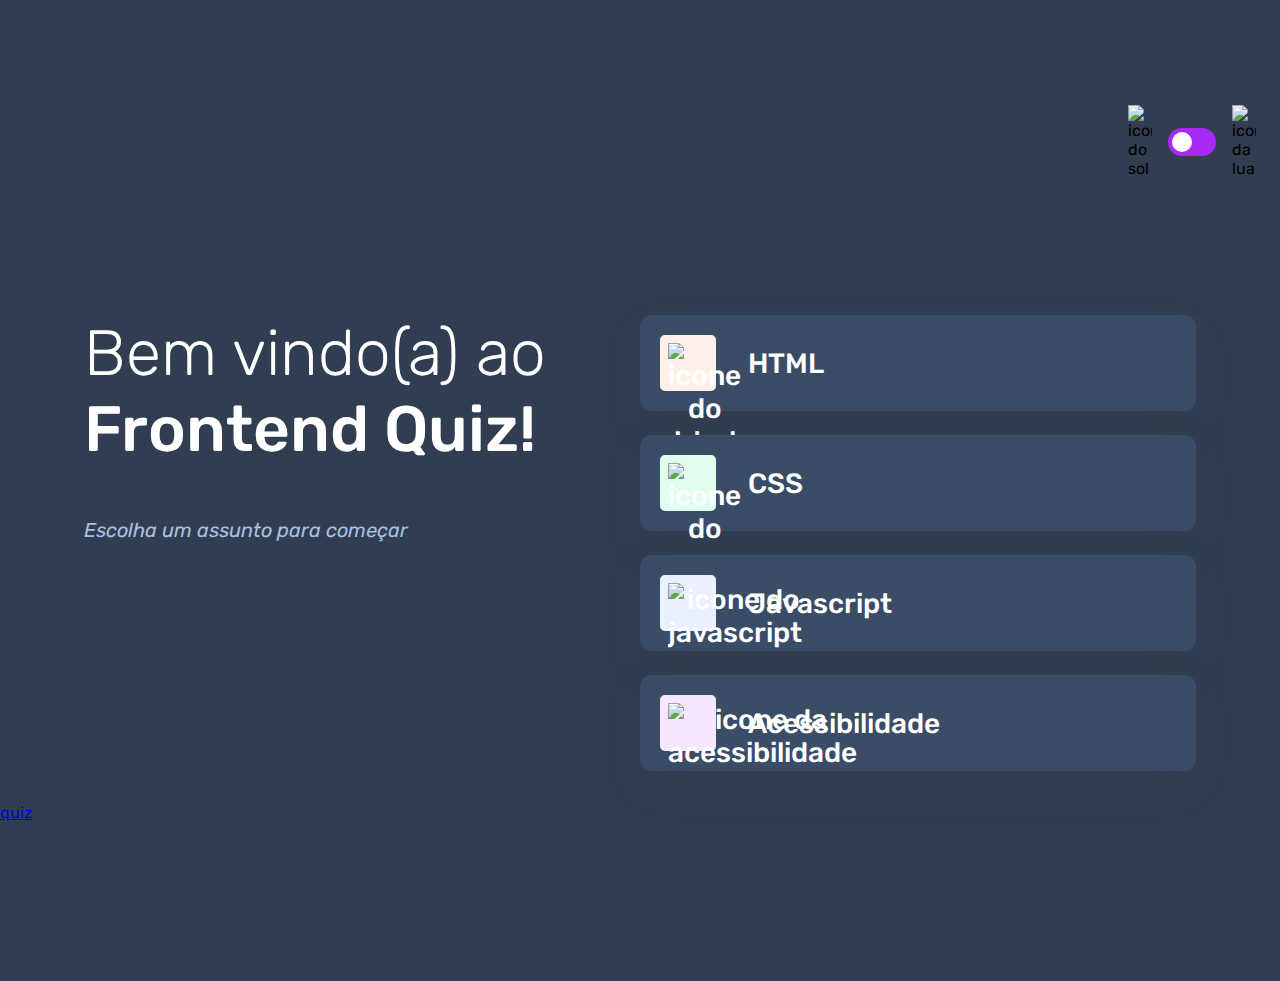
==== index.html @ 752bfe13 "criacao da pagina do quiz" ====
<!DOCTYPE html>
<html lang="pt-BR">
<head>
    <meta charset="UTF-8">
    <meta name="viewport" content="width=device-width, initial-scale=1.0">
    <link rel="stylesheet" href="style.css">
    <link rel="preconnect" href="https://fonts.googleapis.com">
    <link rel="preconnect" href="https://fonts.gstatic.com" crossorigin>
    <link href="https://fonts.googleapis.com/css2?family=Rubik:ital,wght@0,300..900;1,300..900&display=swap" rel="stylesheet">
    <title>Quiz App</title>
</head>
<body class="escuro">
    <header>
        <div class="tema">
            <img src="./assets/images/icon-sun-dark.svg" alt="icone do sol">

            <button>
                <div></div>
            </button>

            <img src="./assets/images/icon-moon-dark.svg" alt="icone da lua">
        </div>


    </header>

    <main>
        <section class="boas_vindas">
            <h1>
                Bem vindo(a) ao  <br> 

                <strong>Frontend Quiz!</strong>
            </h1>

            <p>Escolha um assunto para começar</p>
        </section>

        <section class="assuntos">
            <button class="botao_html">
                <div>
                    <img src="./assets/images/icon-html.svg" alt="icone do html">
                </div>
                HTML
            </button>
            <button class="botao_css">
                <div>
                    <img src="./assets/images/icon-css.svg" alt="icone do css">
                </div>
                CSS
            </button>

            <button class="botao_javascript">
                <div>
                    <img src="./assets/images/icon-js.svg" alt="icone do javascript">
                </div>
                Javascript
            </button>

            <button class="botao_acessibilidade">
                <div>
                    <img src="./assets/images/icon-accessibility.svg" alt="icone da acessibilidade">
                </div>
                Acessibilidade
            </button>
        </section>

    </main>
    <a href="./pages/quiz/quiz.html">quiz</a>
</body>
</html>
---- style.css ----
*{
    margin: 0;
    padding: 0;
    box-sizing: border-box;
    font-family: "Rubik", sans-serif;
    -webkit-font-smoothing: cover;
}

:root {
    --bg-color: #f4f6fa;
    --purple: #a729f5;
    --white: #fff;
    --primary-text-color: #313e51;
    --secondary-text-color: #626c7f;
    --button-bg: #fff;
    --shadow: 0px 16px 40px 0px rgba(143, 160, 193, 0.14);
    --bg-html: #fff1e9;
    --bg-css: #e0fdef;
    --bg-javascript: #ebf0ff;
    --bg-acessibilidade: #f6e7ff;
    --bg-mobile: url(./assets/images/pattern-background-mobile-light.svg);
    --bg-desktop: url(./assets/images/pattern-background-desktop-light.svg)


}

body.escuro {
    --bg-color: #313e51;
    --bg-mobile: url(./assets/images/pattern-background-mobile-dark.svg);
    --bg-desktop: url(./assets/images/pattern-background-desktop-dark.svg);
    --primary-text-color: #fff;
    --secondary-text-color: #abc1e1;
    --button-bg: #3b4d66;
    --shadow: 0px 16px 40px 0px rgba(49, 62, 81, 0.14);

}

body {
    height: 100vh;
    background: var(--bg-mobile) var(--bg-color);
    background-repeat: no-repeat;
    background-size: cover;
}

header {
    padding: 16px 24px;
    display: flex;
    justify-content: flex-end;
}

.tema {
    padding: 8px 0;
    display: flex;
    align-items: center;
    gap: 8px;

}

.tema img {
    width: 16px;
}

.tema button {
    height: 20px;
    width: 32px;
    background: var(--purple);
    border: 0;
    border-radius: 999px;
    padding: 4px;
}

.tema button div {
    background: var(--white);
    width: 12px;
    height: 12px;
    border-radius: 999px;
}

main {
    padding: 32px 24px;

}

.boas_vindas {
    margin-bottom: 40px;
}

.boas_vindas h1 {
    font-size: 40px;
    font-weight: 300;
    color: var(--primary-text-color);
    margin-bottom: 16px ;
}

.boas_vindas h1 strong {
    font-weight: 500;
}

.boas_vindas p {
    color: var(--secondary-text-color);
    font-size: 14px;
    line-height: 150%;
    font-style: italic;
}
.assuntos {
    display: flex;
    flex-direction: column;
    gap: 12px
}

.assuntos button {
    border: none;
    background: var(--button-bg);
    display: flex;
    align-items: center;
    gap: 16px;
    padding: 12px;
    border-radius: 12px;
    box-shadow: var(--shadow);
    font-size: 18px;
    font-weight: 500;
    color: var(--primary-text-color)
}

.assuntos button div {
    width: 40px;
    height: 40px;
    padding: 5px;
    border-radius: 5px;
}

.assuntos button img {
    width: 100%;
}

.botao_html div {
    background: var(--bg-html);
}

.botao_css div {
    background: var(--bg-css);

}

.botao_javascript div {
    background: var(--bg-javascript);
}

.botao_acessibilidade div {
    background: var(--bg-acessibilidade);
}


@media(min-width: 1100px){
    body {
        background: var(--bg-desktop) var(--bg-color);
        background-size: cover;
        background-repeat: no-repeat;
    }

    header {
        margin-block: 81px;
    }

    .tema {
        gap: 16px
    }

    .tema img {

        width: 24px;
    }

    .tema button {
        width: 48px;
        height: 28px;
    }

    .tema button div {
        width: 20px;
        height: 20px;
    }

    main {
        display: flex;
        max-width: 1160px;
        margin-inline: auto;
    }

    section {
        width: 100%;
    }

    .boas_vindas h1 {
        font-size: 64px;
        margin-bottom: 48px;

    }

    .boas_vindas p {
        font-size: 20px;
    }

    .assuntos {
        gap: 24px
    }

    .assuntos button {
        font-size: 28px;
        padding: 20px;
        gap: 32px
    }

    .assuntos button div {
        width: 56px;
        height: 56px;
        padding: 8px;
    }
}
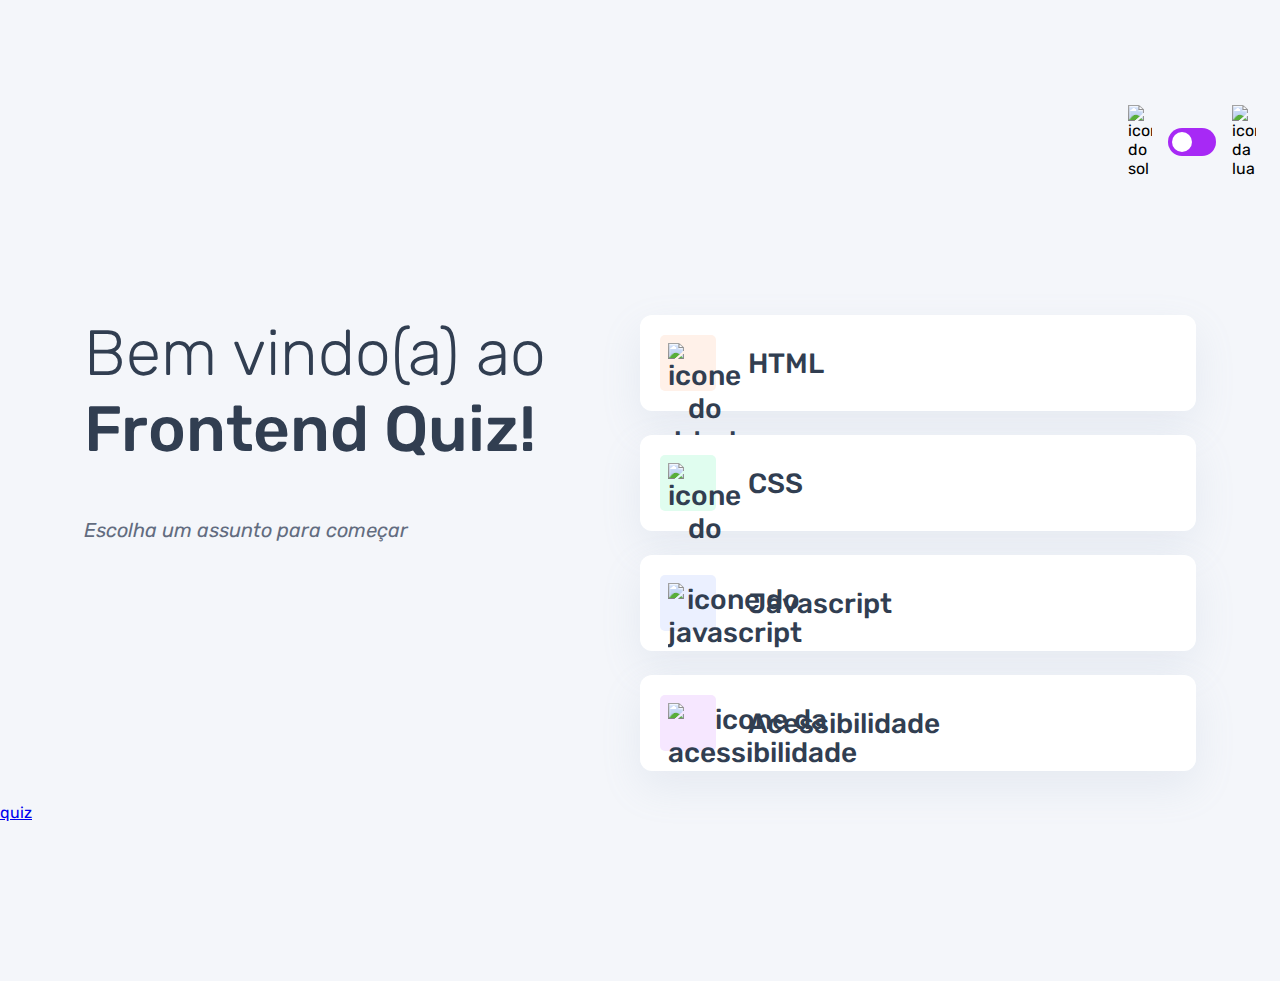
==== commit 32fce91d: "ajuste do fundo para o desktop no quiz.html" ====
--- a/index.html
+++ b/index.html
@@ -9,7 +9,7 @@
     <link href="https://fonts.googleapis.com/css2?family=Rubik:ital,wght@0,300..900;1,300..900&display=swap" rel="stylesheet">
     <title>Quiz App</title>
 </head>
-<body class="escuro">
+<body >
     <header>
         <div class="tema">
             <img src="./assets/images/icon-sun-dark.svg" alt="icone do sol">
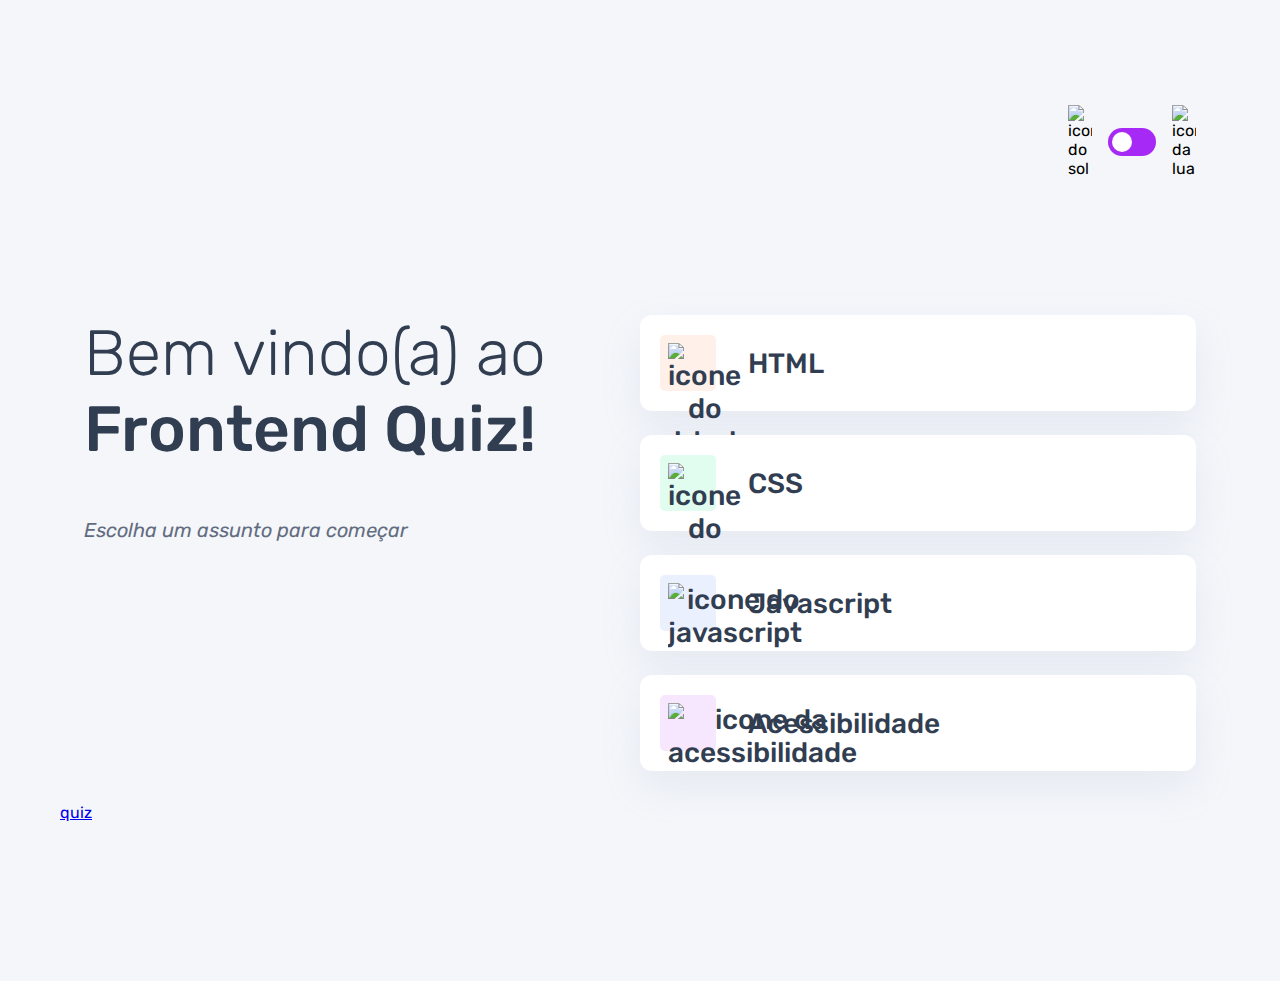
==== commit 23301ef8: "primeiros ajustes do tema no javascript" ====
--- a/index.html
+++ b/index.html
@@ -7,6 +7,7 @@
     <link rel="preconnect" href="https://fonts.googleapis.com">
     <link rel="preconnect" href="https://fonts.gstatic.com" crossorigin>
     <link href="https://fonts.googleapis.com/css2?family=Rubik:ital,wght@0,300..900;1,300..900&display=swap" rel="stylesheet">
+    <script src="./script.js" defer></script>
     <title>Quiz App</title>
 </head>
 <body >
--- a/style.css
+++ b/style.css
@@ -40,6 +40,8 @@
     background: var(--bg-mobile) var(--bg-color);
     background-repeat: no-repeat;
     background-size: cover;
+    max-width: 1160px;
+    margin-inline: auto;
 }
 
 header {
@@ -67,6 +69,7 @@
     border: 0;
     border-radius: 999px;
     padding: 4px;
+    display: flex;
 }
 
 .tema button div {
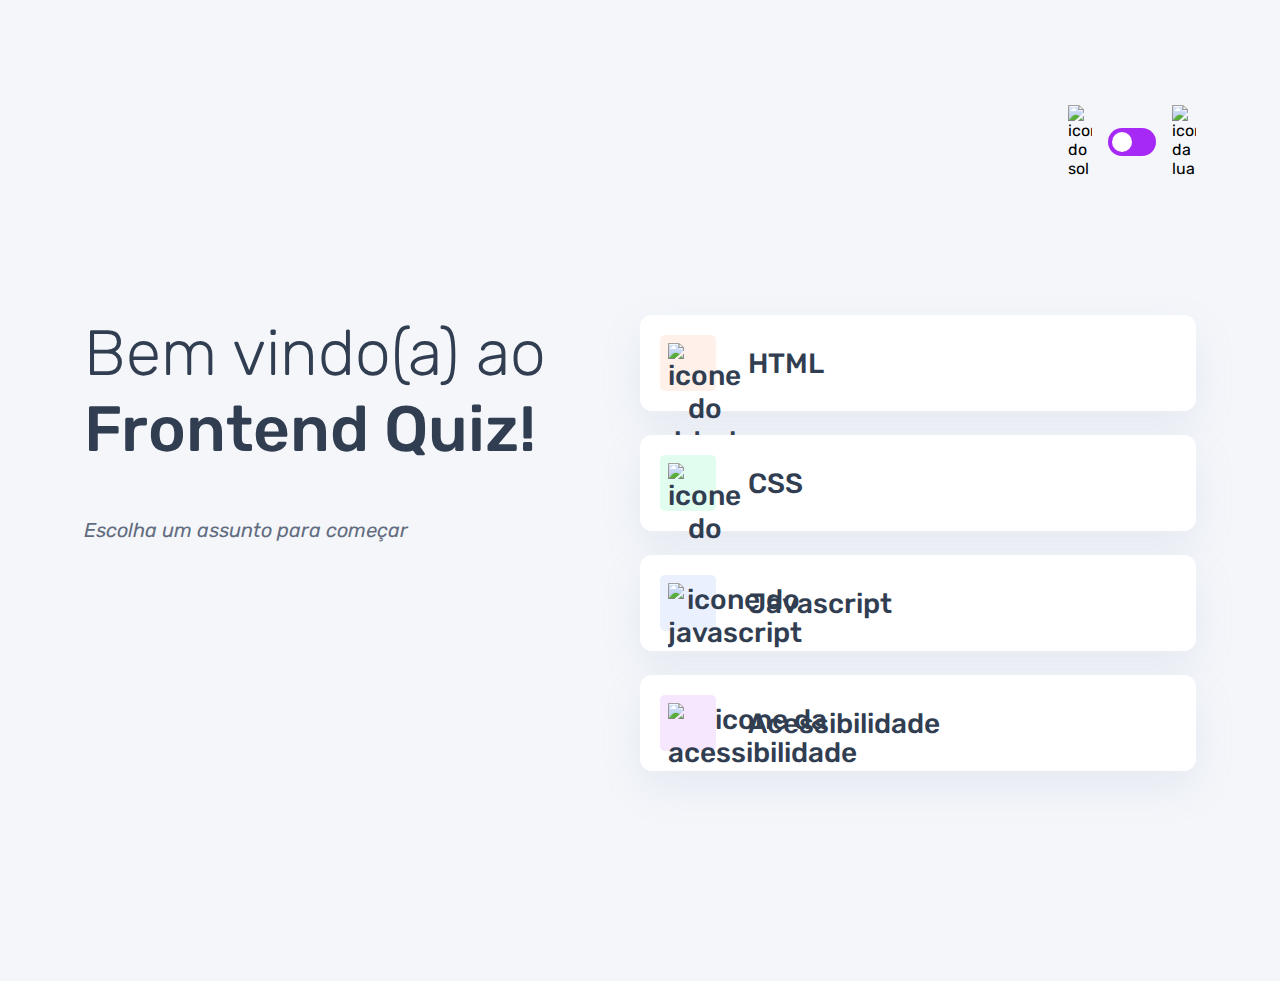
==== commit e3fe30b1: "adicionada a funcao para escolher o tema do quiz no index.html" ====
--- a/index.html
+++ b/index.html
@@ -7,7 +7,7 @@
     <link rel="preconnect" href="https://fonts.googleapis.com">
     <link rel="preconnect" href="https://fonts.gstatic.com" crossorigin>
     <link href="https://fonts.googleapis.com/css2?family=Rubik:ital,wght@0,300..900;1,300..900&display=swap" rel="stylesheet">
-    <script src="./script.js" defer></script>
+    <script src="./script.js" defer type="module"></script>
     <title>Quiz App</title>
 </head>
 <body >
@@ -66,6 +66,6 @@
         </section>
 
     </main>
-    <a href="./pages/quiz/quiz.html">quiz</a>
+    
 </body>
 </html>--- a/style.css
+++ b/style.css
@@ -70,6 +70,8 @@
     border-radius: 999px;
     padding: 4px;
     display: flex;
+
+    cursor: pointer;
 }
 
 .tema button div {
@@ -122,7 +124,8 @@
     box-shadow: var(--shadow);
     font-size: 18px;
     font-weight: 500;
-    color: var(--primary-text-color)
+    color: var(--primary-text-color);
+    cursor: pointer;
 }
 
 .assuntos button div {
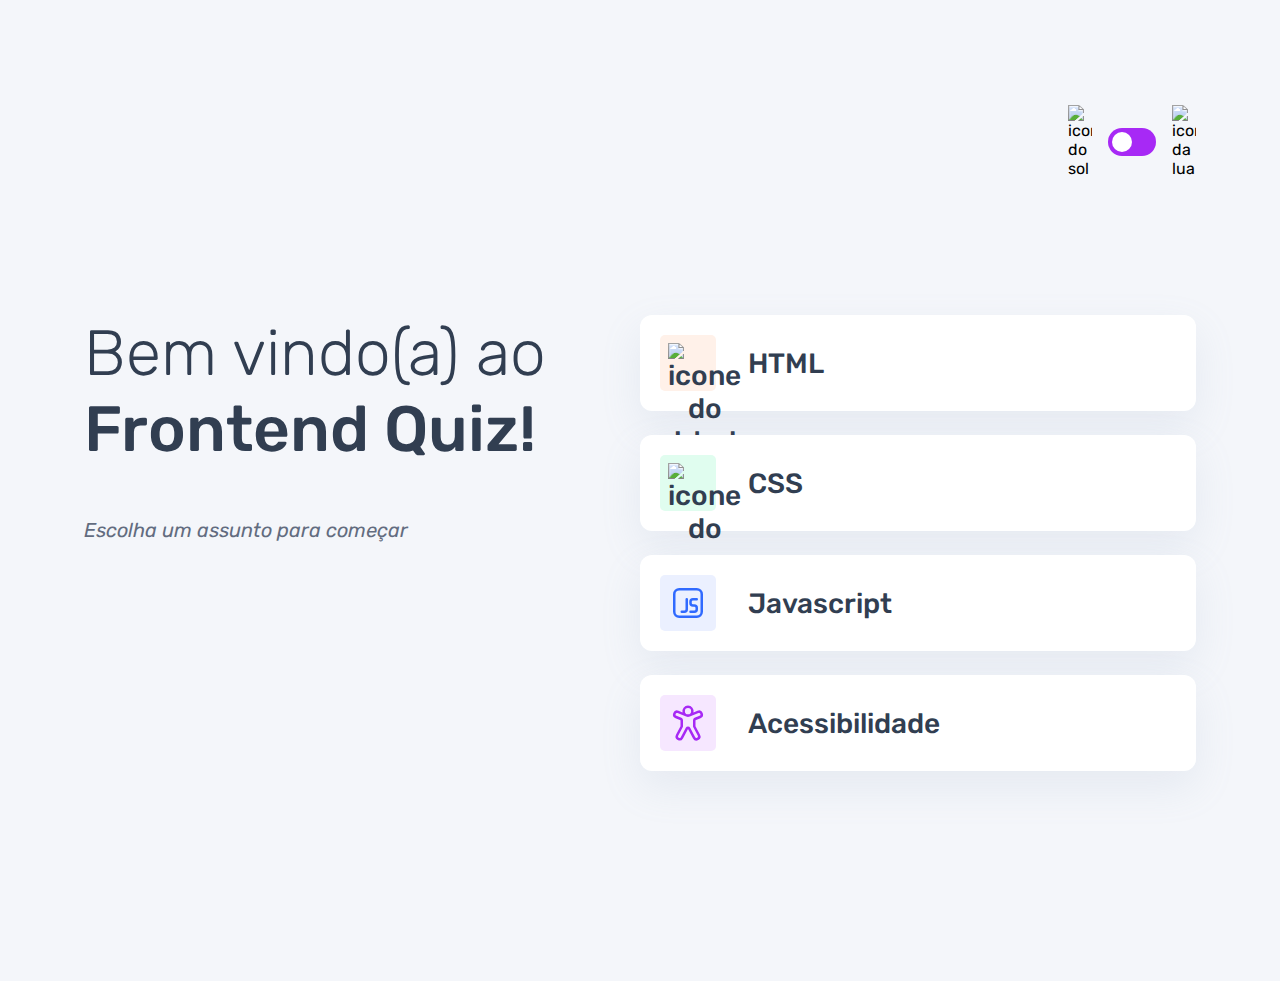
==== commit ab0f44ff: "ajustes da funcao de selecionar assunto para funcionar em todos os dipositivos" ====
--- a/index.html
+++ b/index.html
@@ -41,31 +41,31 @@
                 <div>
                     <img src="./assets/images/icon-html.svg" alt="icone do html">
                 </div>
-                HTML
+                <span>HTML</span>
             </button>
             <button class="botao_css">
                 <div>
                     <img src="./assets/images/icon-css.svg" alt="icone do css">
                 </div>
-                CSS
+                <span>CSS</span>
             </button>
 
             <button class="botao_javascript">
                 <div>
-                    <img src="./assets/images/icon-js.svg" alt="icone do javascript">
+                    <img src="./assets/images/icon-javascript.svg" alt="icone do javascript">
                 </div>
-                Javascript
+                <span>Javascript</span>
             </button>
 
             <button class="botao_acessibilidade">
                 <div>
-                    <img src="./assets/images/icon-accessibility.svg" alt="icone da acessibilidade">
+                    <img src="./assets/images/icon-acessibilidade.svg" alt="icone da acessibilidade">
                 </div>
-                Acessibilidade
+               <span>Acessibilidade</span>
             </button>
         </section>
 
     </main>
-    
+
 </body>
 </html>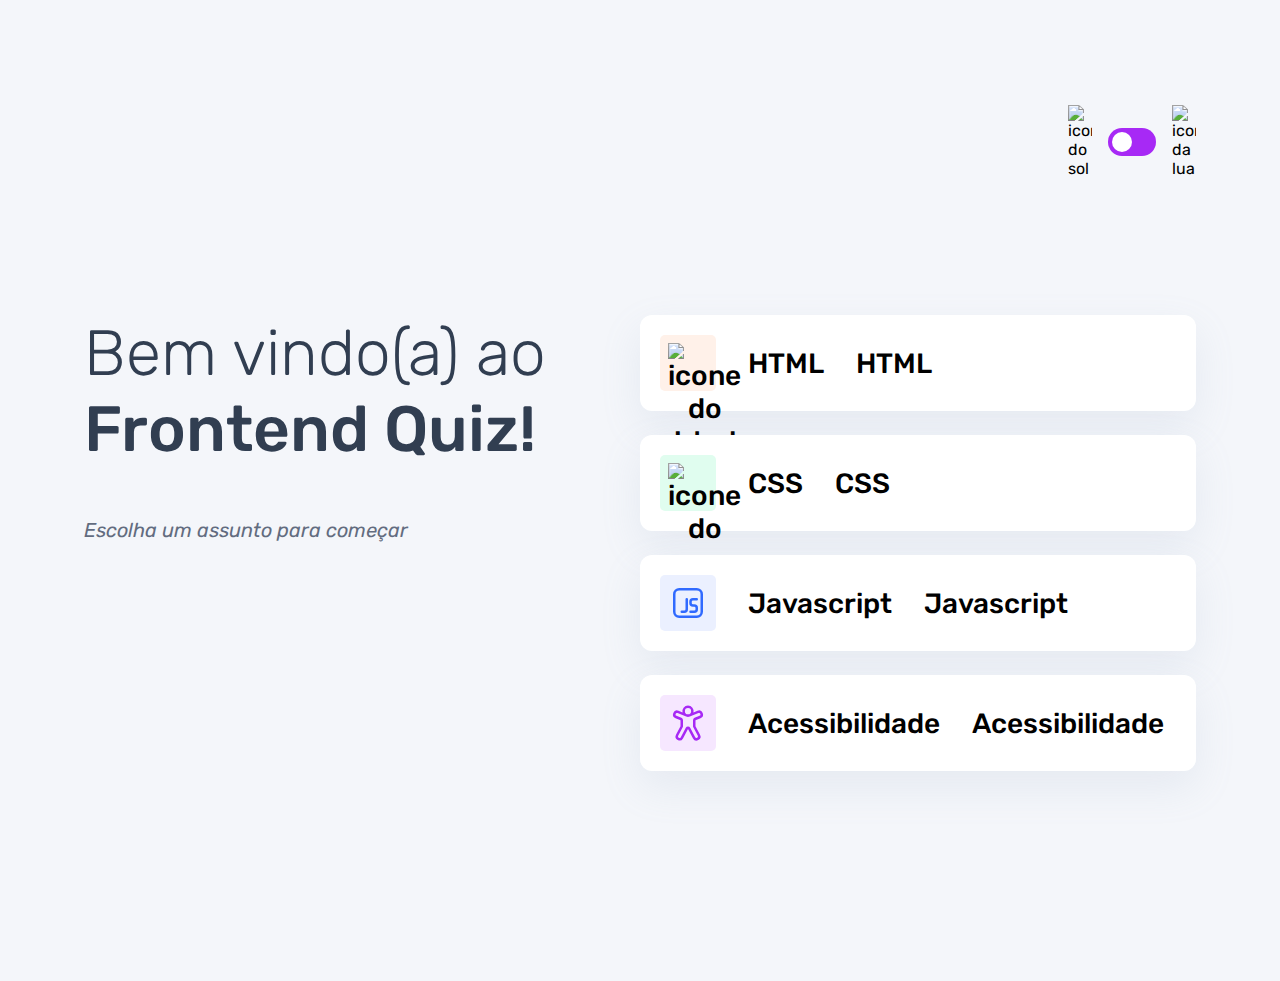
==== commit ac9036c5: "hfuwipae" ====
--- a/index.html
+++ b/index.html
@@ -3,50 +3,47 @@
 <head>
     <meta charset="UTF-8">
     <meta name="viewport" content="width=device-width, initial-scale=1.0">
+    <script src="./script.js" defer type="module"></script>
     <link rel="stylesheet" href="style.css">
     <link rel="preconnect" href="https://fonts.googleapis.com">
     <link rel="preconnect" href="https://fonts.gstatic.com" crossorigin>
     <link href="https://fonts.googleapis.com/css2?family=Rubik:ital,wght@0,300..900;1,300..900&display=swap" rel="stylesheet">
-    <script src="./script.js" defer type="module"></script>
     <title>Quiz App</title>
 </head>
-<body >
+<body class="">
     <header>
         <div class="tema">
             <img src="./assets/images/icon-sun-dark.svg" alt="icone do sol">
-
             <button>
                 <div></div>
             </button>
-
             <img src="./assets/images/icon-moon-dark.svg" alt="icone da lua">
         </div>
-
-
+        
+        
     </header>
-
     <main>
         <section class="boas_vindas">
             <h1>
-                Bem vindo(a) ao  <br> 
-
+                 Bem vindo(a) ao  <br> 
+                
                 <strong>Frontend Quiz!</strong>
             </h1>
-
             <p>Escolha um assunto para começar</p>
         </section>
-
         <section class="assuntos">
             <button class="botao_html">
                 <div>
                     <img src="./assets/images/icon-html.svg" alt="icone do html">
                 </div>
+                HTML
                 <span>HTML</span>
             </button>
-            <button class="botao_css">
+            <button class="botao_css"> 
                 <div>
                     <img src="./assets/images/icon-css.svg" alt="icone do css">
                 </div>
+                CSS
                 <span>CSS</span>
             </button>
 
@@ -54,6 +51,7 @@
                 <div>
                     <img src="./assets/images/icon-javascript.svg" alt="icone do javascript">
                 </div>
+                Javascript
                 <span>Javascript</span>
             </button>
 
@@ -61,11 +59,11 @@
                 <div>
                     <img src="./assets/images/icon-acessibilidade.svg" alt="icone da acessibilidade">
                 </div>
-               <span>Acessibilidade</span>
+                Acessibilidade
+                <span>Acessibilidade</span>
             </button>
         </section>
 
     </main>
-
 </body>
 </html>--- a/style.css
+++ b/style.css
@@ -5,7 +5,6 @@
     font-family: "Rubik", sans-serif;
     -webkit-font-smoothing: cover;
 }
-
 :root {
     --bg-color: #f4f6fa;
     --purple: #a729f5;
@@ -20,10 +19,7 @@
     --bg-acessibilidade: #f6e7ff;
     --bg-mobile: url(./assets/images/pattern-background-mobile-light.svg);
     --bg-desktop: url(./assets/images/pattern-background-desktop-light.svg)
-
-
 }
-
 body.escuro {
     --bg-color: #313e51;
     --bg-mobile: url(./assets/images/pattern-background-mobile-dark.svg);
@@ -32,9 +28,7 @@
     --secondary-text-color: #abc1e1;
     --button-bg: #3b4d66;
     --shadow: 0px 16px 40px 0px rgba(49, 62, 81, 0.14);
-
 }
-
 body {
     height: 100vh;
     background: var(--bg-mobile) var(--bg-color);
@@ -43,25 +37,20 @@
     max-width: 1160px;
     margin-inline: auto;
 }
-
 header {
     padding: 16px 24px;
     display: flex;
     justify-content: flex-end;
 }
-
 .tema {
     padding: 8px 0;
     display: flex;
     align-items: center;
     gap: 8px;
-
 }
-
 .tema img {
     width: 16px;
 }
-
 .tema button {
     height: 20px;
     width: 32px;
@@ -70,37 +59,29 @@
     border-radius: 999px;
     padding: 4px;
     display: flex;
-
     cursor: pointer;
 }
-
 .tema button div {
     background: var(--white);
     width: 12px;
     height: 12px;
     border-radius: 999px;
 }
-
 main {
     padding: 32px 24px;
-
 }
-
 .boas_vindas {
     margin-bottom: 40px;
 }
-
 .boas_vindas h1 {
     font-size: 40px;
     font-weight: 300;
     color: var(--primary-text-color);
     margin-bottom: 16px ;
 }
-
 .boas_vindas h1 strong {
     font-weight: 500;
 }
-
 .boas_vindas p {
     color: var(--secondary-text-color);
     font-size: 14px;
@@ -112,7 +93,6 @@
     flex-direction: column;
     gap: 12px
 }
-
 .assuntos button {
     border: none;
     background: var(--button-bg);
@@ -124,6 +104,7 @@
     box-shadow: var(--shadow);
     font-size: 18px;
     font-weight: 500;
+    color: var(--primary-text-color)
     color: var(--primary-text-color);
     cursor: pointer;
 }
@@ -134,89 +115,67 @@
     padding: 5px;
     border-radius: 5px;
 }
-
 .assuntos button img {
     width: 100%;
 }
-
 .botao_html div {
     background: var(--bg-html);
 }
-
 .botao_css div {
     background: var(--bg-css);
-
 }
-
 .botao_javascript div {
     background: var(--bg-javascript);
 }
-
 .botao_acessibilidade div {
     background: var(--bg-acessibilidade);
 }
-
-
 @media(min-width: 1100px){
     body {
         background: var(--bg-desktop) var(--bg-color);
         background-size: cover;
         background-repeat: no-repeat;
     }
-
     header {
         margin-block: 81px;
     }
-
     .tema {
         gap: 16px
     }
-
     .tema img {
-
         width: 24px;
     }
-
     .tema button {
         width: 48px;
         height: 28px;
     }
-
     .tema button div {
         width: 20px;
         height: 20px;
     }
-
     main {
         display: flex;
         max-width: 1160px;
         margin-inline: auto;
     }
-
     section {
         width: 100%;
     }
-
     .boas_vindas h1 {
         font-size: 64px;
         margin-bottom: 48px;
-
     }
-
     .boas_vindas p {
         font-size: 20px;
     }
-
     .assuntos {
         gap: 24px
     }
-
     .assuntos button {
         font-size: 28px;
         padding: 20px;
         gap: 32px
     }
-
     .assuntos button div {
         width: 56px;
         height: 56px;
